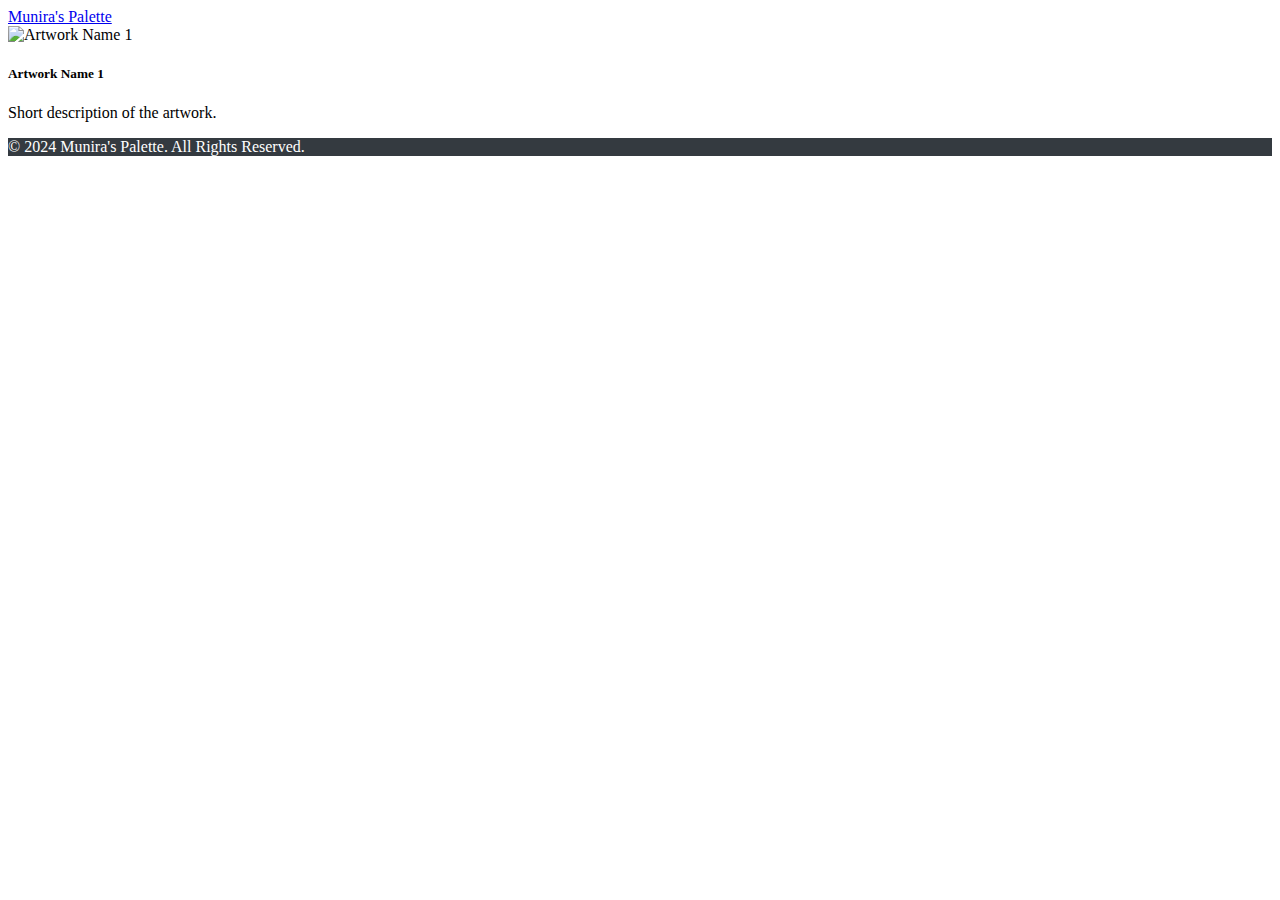
==== index.html @ 2acb3bd5 "Update index.html" ====
<!DOCTYPE html>
<html lang="en">
<head>
    <meta charset="UTF-8">
    <meta name="viewport" content="width=device-width, initial-scale=1.0">
    <title>Munira's Palette</title>
    <link href="css/bootstrap.min.css" rel="stylesheet">
    <link href="css/font-awesome.min.css" rel="stylesheet">
    <link href="css/styles.css" rel="stylesheet">
    <script src="js/bootstrap.bundle.min.js"></script>
</head>
<body>
    <header class="navbar navbar-expand-lg navbar-light bg-light">
        <div class="container">
            <a class="navbar-brand" href="#">Munira's Palette</a>
        </div>
    </header>
    <main class="container mt-5">
        <div class="row row-cols-1 row-cols-md-3 g-4 justify-content-center">
            <!-- Repeat for each artwork, ensure paths to images are correct -->
            <div class="col">
                <div class="card h-100">
                    <img src="path_to_image1.jpg" class="card-img-top" alt="Artwork Name 1">
                    <div class="card-body">
                        <h5 class="card-title">Artwork Name 1</h5>
                        <p class="card-text">Short description of the artwork.</p>
                    </div>
                </div>
            </div>
            <!-- Additional blocks for other artworks -->
        </div>
    </main>
    <footer class="text-center py-3" style="background-color: #343a40; color: white;">
        © 2024 Munira's Palette. All Rights Reserved.
    </footer>
</body>
</html>
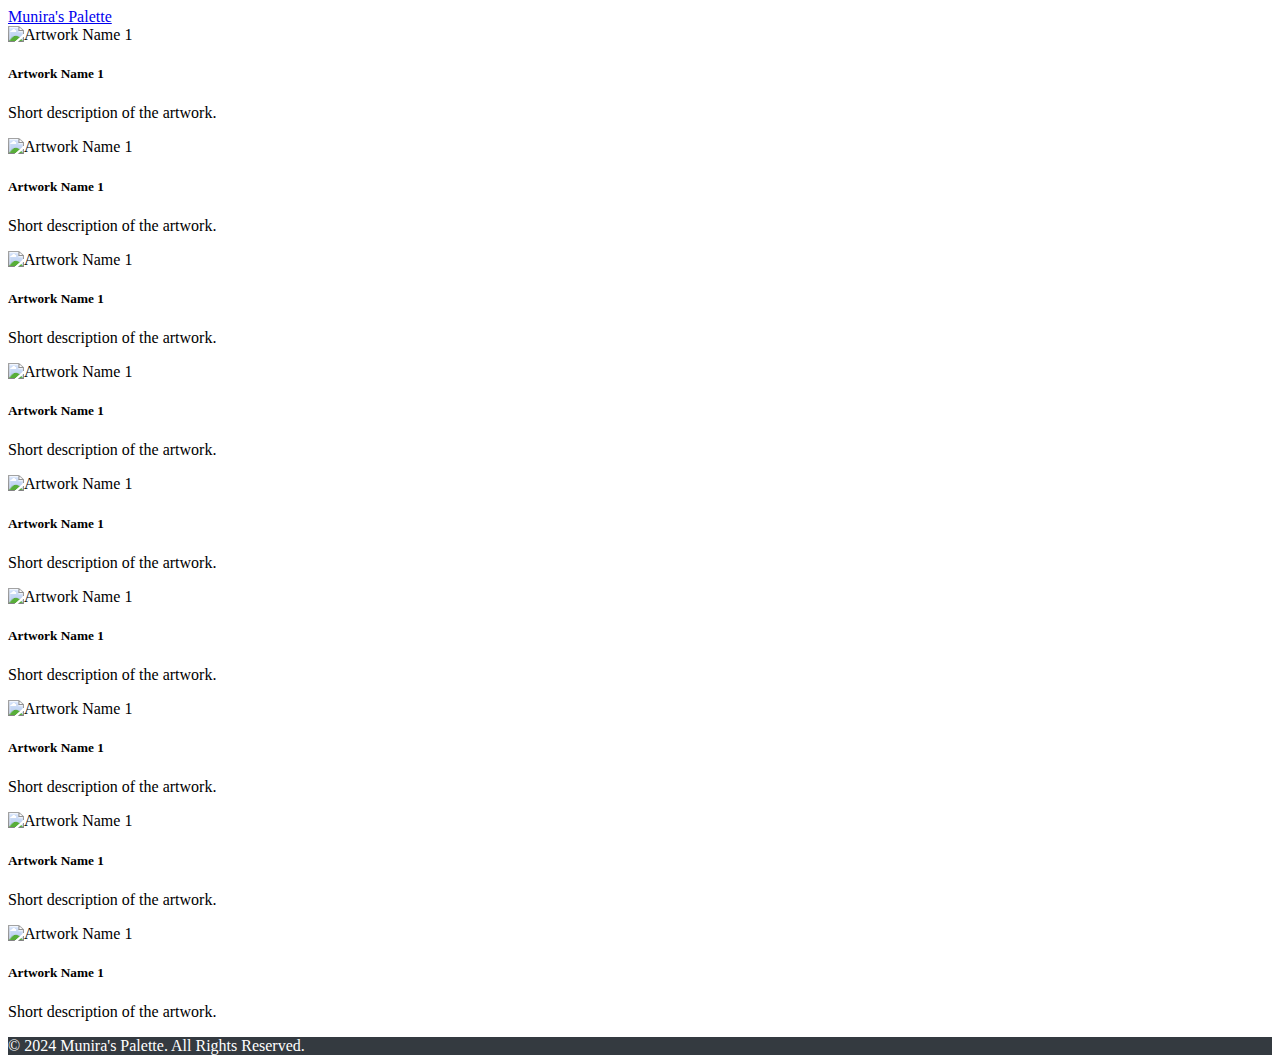
==== commit c71c136e: "Update index.html" ====
--- a/index.html
+++ b/index.html
@@ -15,9 +15,10 @@
             <a class="navbar-brand" href="#">Munira's Palette</a>
         </div>
     </header>
+
     <main class="container mt-5">
         <div class="row row-cols-1 row-cols-md-3 g-4 justify-content-center">
-            <!-- Repeat for each artwork, ensure paths to images are correct -->
+            <!-- Each block below is repeated for each artwork -->
             <div class="col">
                 <div class="card h-100">
                     <img src="path_to_image1.jpg" class="card-img-top" alt="Artwork Name 1">
@@ -27,9 +28,83 @@
                     </div>
                 </div>
             </div>
-            <!-- Additional blocks for other artworks -->
+			<div class="col">
+                <div class="card h-100">
+                    <img src="path_to_image1.jpg" class="card-img-top" alt="Artwork Name 1">
+                    <div class="card-body">
+                        <h5 class="card-title">Artwork Name 1</h5>
+                        <p class="card-text">Short description of the artwork.</p>
+                    </div>
+                </div>
+            </div>
+			<div class="col">
+                <div class="card h-100">
+                    <img src="path_to_image1.jpg" class="card-img-top" alt="Artwork Name 1">
+                    <div class="card-body">
+                        <h5 class="card-title">Artwork Name 1</h5>
+                        <p class="card-text">Short description of the artwork.</p>
+                    </div>
+                </div>
+            </div>
+			<div class="col">
+                <div class="card h-100">
+                    <img src="path_to_image1.jpg" class="card-img-top" alt="Artwork Name 1">
+                    <div class="card-body">
+                        <h5 class="card-title">Artwork Name 1</h5>
+                        <p class="card-text">Short description of the artwork.</p>
+                    </div>
+                </div>
+            </div>
+			<div class="col">
+                <div class="card h-100">
+                    <img src="path_to_image1.jpg" class="card-img-top" alt="Artwork Name 1">
+                    <div class="card-body">
+                        <h5 class="card-title">Artwork Name 1</h5>
+                        <p class="card-text">Short description of the artwork.</p>
+                    </div>
+                </div>
+            </div>
+			<div class="col">
+                <div class="card h-100">
+                    <img src="path_to_image1.jpg" class="card-img-top" alt="Artwork Name 1">
+                    <div class="card-body">
+                        <h5 class="card-title">Artwork Name 1</h5>
+                        <p class="card-text">Short description of the artwork.</p>
+                    </div>
+                </div>
+            </div>
+			<div class="col">
+                <div class="card h-100">
+                    <img src="path_to_image1.jpg" class="card-img-top" alt="Artwork Name 1">
+                    <div class="card-body">
+                        <h5 class="card-title">Artwork Name 1</h5>
+                        <p class="card-text">Short description of the artwork.</p>
+                    </div>
+                </div>
+            </div>
+			<div class="col">
+                <div class="card h-100">
+                    <img src="path_to_image1.jpg" class="card-img-top" alt="Artwork Name 1">
+                    <div class="card-body">
+                        <h5 class="card-title">Artwork Name 1</h5>
+                        <p class="card-text">Short description of the artwork.</p>
+                    </div>
+                </div>
+            </div>
+			<div class="col">
+                <div class="card h-100">
+                    <img src="path_to_image1.jpg" class="card-img-top" alt="Artwork Name 1">
+                    <div class="card-body">
+                        <h5 class="card-title">Artwork Name 1</h5>
+                        <p class="card-text">Short description of the artwork.</p>
+                    </div>
+                </div>
+            </div>
+			
+            <!-- Repeat the above block for each of the 12 artworks, just change the src and alt attributes -->
         </div>
     </main>
+
     <footer class="text-center py-3" style="background-color: #343a40; color: white;">
         © 2024 Munira's Palette. All Rights Reserved.
     </footer>
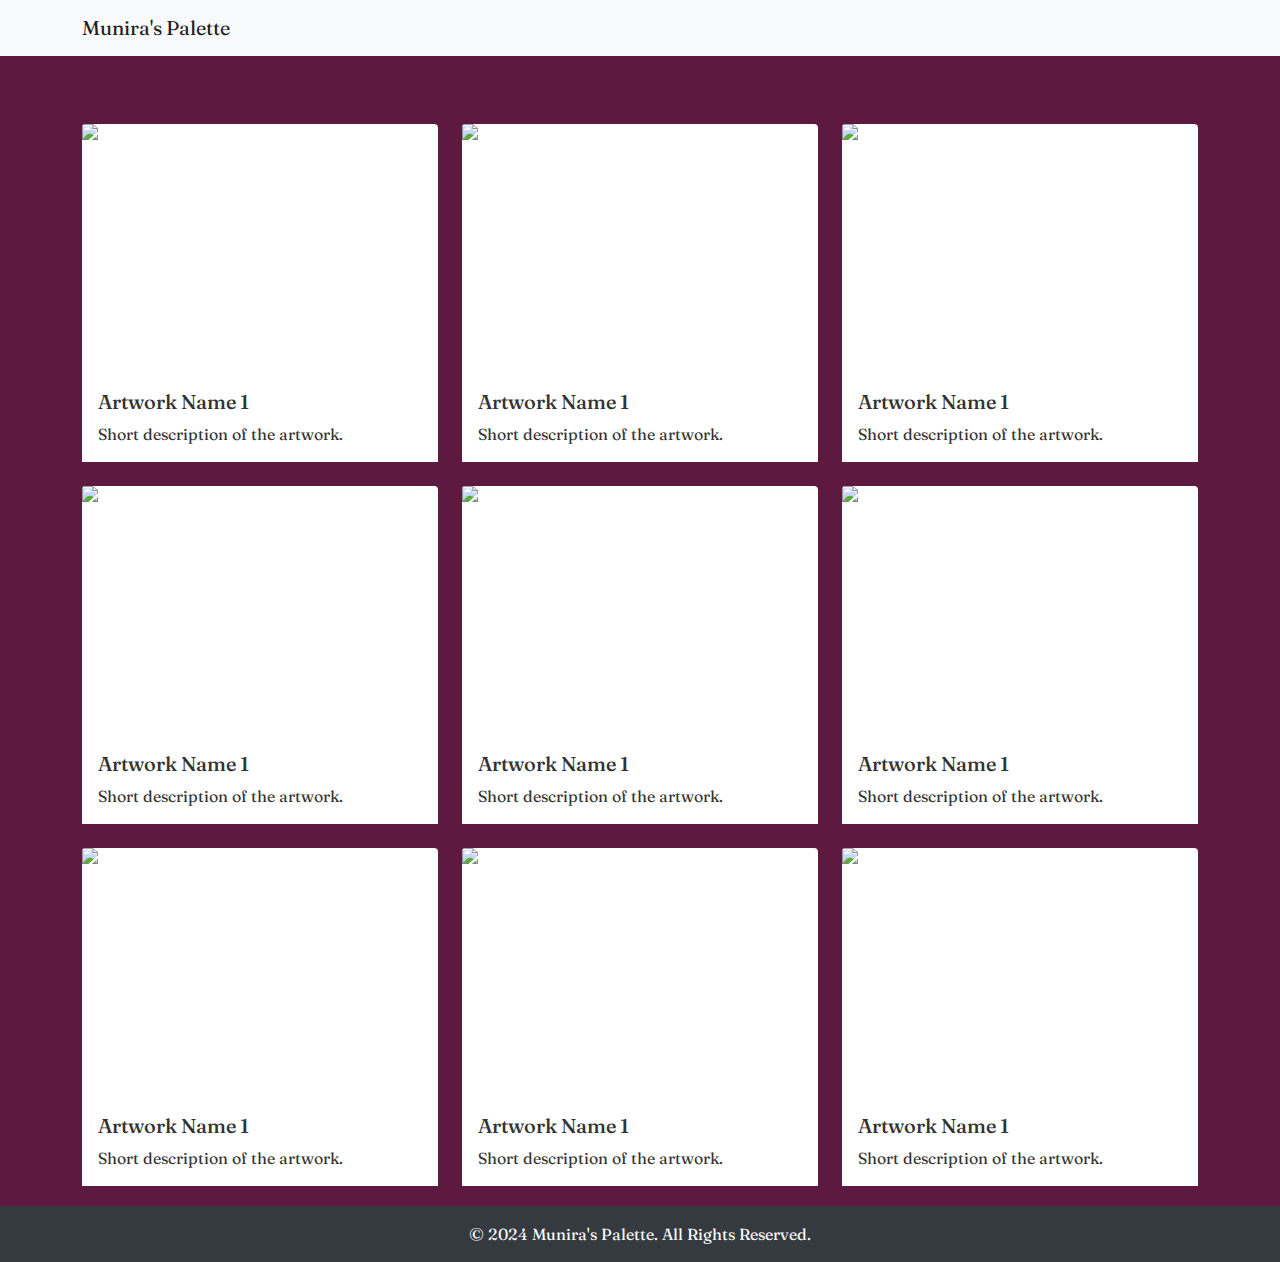
==== commit d648efba: "Update index.html" ====
--- a/index.html
+++ b/index.html
@@ -4,10 +4,10 @@
     <meta charset="UTF-8">
     <meta name="viewport" content="width=device-width, initial-scale=1.0">
     <title>Munira's Palette</title>
-    <link href="css/bootstrap.min.css" rel="stylesheet">
-    <link href="css/font-awesome.min.css" rel="stylesheet">
-    <link href="css/styles.css" rel="stylesheet">
-    <script src="js/bootstrap.bundle.min.js"></script>
+    <link href="painting_zip/css/bootstrap.min.css" rel="stylesheet">
+    <link href="painting_zip/css/font-awesome.min.css" rel="stylesheet">
+    <link href="painting_zip/css/styles.css" rel="stylesheet">
+    <script src="painting_zip/js/bootstrap.bundle.min.js"></script>
 </head>
 <body>
     <header class="navbar navbar-expand-lg navbar-light bg-light">
--- a/painting_zip/css/styles.css
+++ b/painting_zip/css/styles.css
@@ -0,0 +1,53 @@
+@import url('https://fonts.googleapis.com/css2?family=Fraunces:opsz@9..144&display=swap');
+
+body {
+    font-family: 'Fraunces', serif;
+    background-color: #5e1941; /* Deep maroon background */
+    color: #fff; /* White text for better readability */
+}
+
+.navbar {
+    background-color: #a85d6e; /* Softer shade of the background for contrast */
+}
+
+.navbar-brand, .nav-link {
+    color: #ffffff; /* White text for better visibility */
+}
+
+.nav-link:hover {
+    color: #ffd700; /* Gold color for hover effects */
+}
+
+.card {
+    border: none;
+    transition: transform .3s ease-in-out;
+}
+
+.card:hover {
+    transform: scale(1.05); /* Slight scale to highlight active cards */
+}
+
+.card-img-top {
+    height: 250px; /* Slightly taller images */
+    object-fit: cover;
+}
+
+.card-body {
+    background-color: #ffffff;
+    color: #333; /* Dark text for readability on light background */
+}
+
+footer {
+    background-color: #2c2f33; /* Dark footer matching the navbar */
+}
+
+/* Additional styles for alignment and responsiveness */
+main {
+    padding: 20px 0; /* Spacing around the main content */
+}
+
+@media (max-width: 768px) {
+    .navbar {
+        background-color: #6f42c1; /* Purple for mobile navbar, can change if needed */
+    }
+}
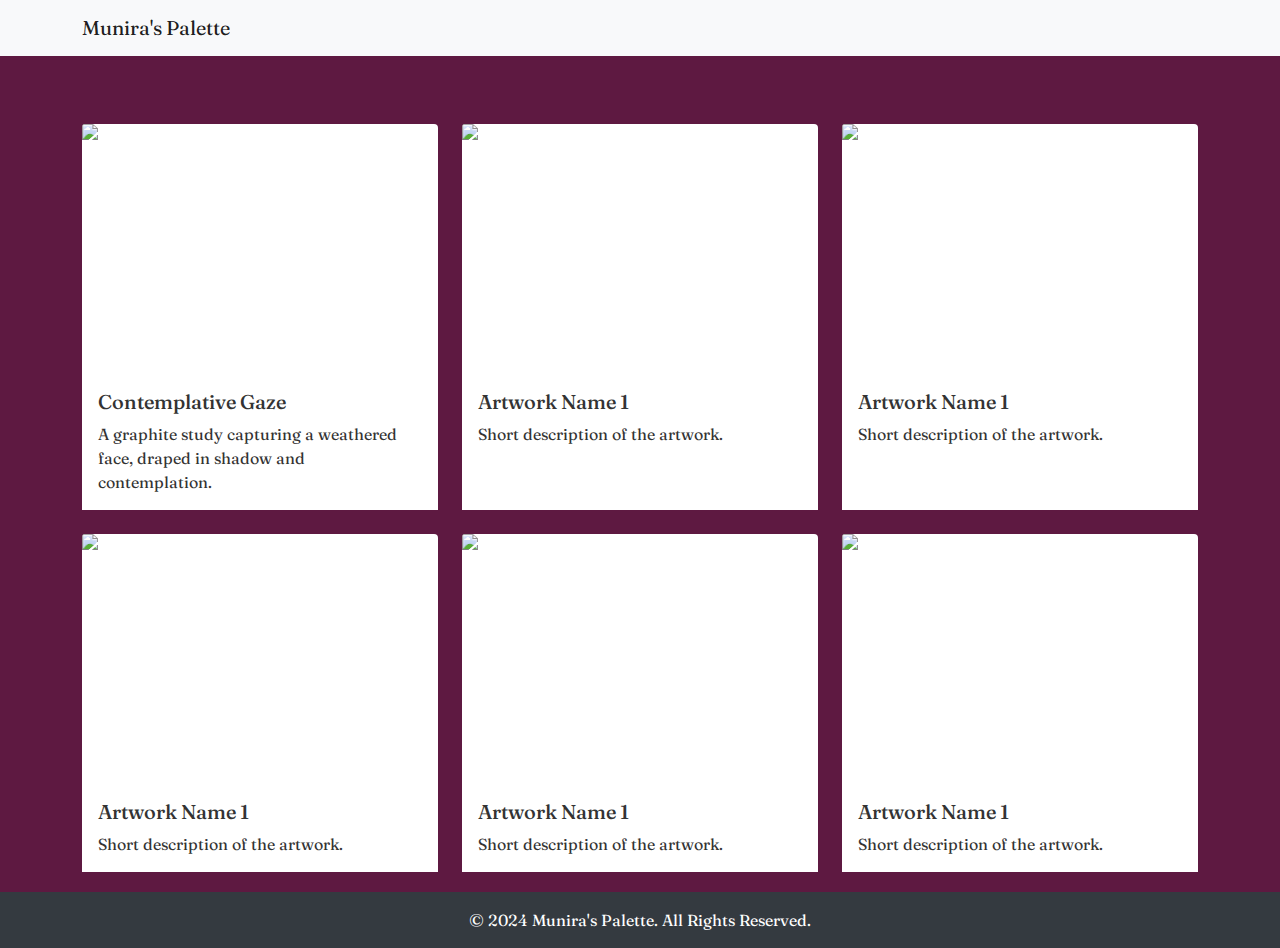
==== commit 4ce3f8fb: "Update index.html" ====
--- a/index.html
+++ b/index.html
@@ -21,37 +21,10 @@
             <!-- Each block below is repeated for each artwork -->
             <div class="col">
                 <div class="card h-100">
-                    <img src="path_to_image1.jpg" class="card-img-top" alt="Artwork Name 1">
+                    <img src="path_to_image1.jpg" class="card-img-top" alt="Contemplative Gaze">
                     <div class="card-body">
-                        <h5 class="card-title">Artwork Name 1</h5>
-                        <p class="card-text">Short description of the artwork.</p>
-                    </div>
-                </div>
-            </div>
-			<div class="col">
-                <div class="card h-100">
-                    <img src="path_to_image1.jpg" class="card-img-top" alt="Artwork Name 1">
-                    <div class="card-body">
-                        <h5 class="card-title">Artwork Name 1</h5>
-                        <p class="card-text">Short description of the artwork.</p>
-                    </div>
-                </div>
-            </div>
-			<div class="col">
-                <div class="card h-100">
-                    <img src="path_to_image1.jpg" class="card-img-top" alt="Artwork Name 1">
-                    <div class="card-body">
-                        <h5 class="card-title">Artwork Name 1</h5>
-                        <p class="card-text">Short description of the artwork.</p>
-                    </div>
-                </div>
-            </div>
-			<div class="col">
-                <div class="card h-100">
-                    <img src="path_to_image1.jpg" class="card-img-top" alt="Artwork Name 1">
-                    <div class="card-body">
-                        <h5 class="card-title">Artwork Name 1</h5>
-                        <p class="card-text">Short description of the artwork.</p>
+                        <h5 class="card-title">Contemplative Gaze</h5>
+                        <p class="card-text">A graphite study capturing a weathered face, draped in shadow and contemplation.</p>
                     </div>
                 </div>
             </div>
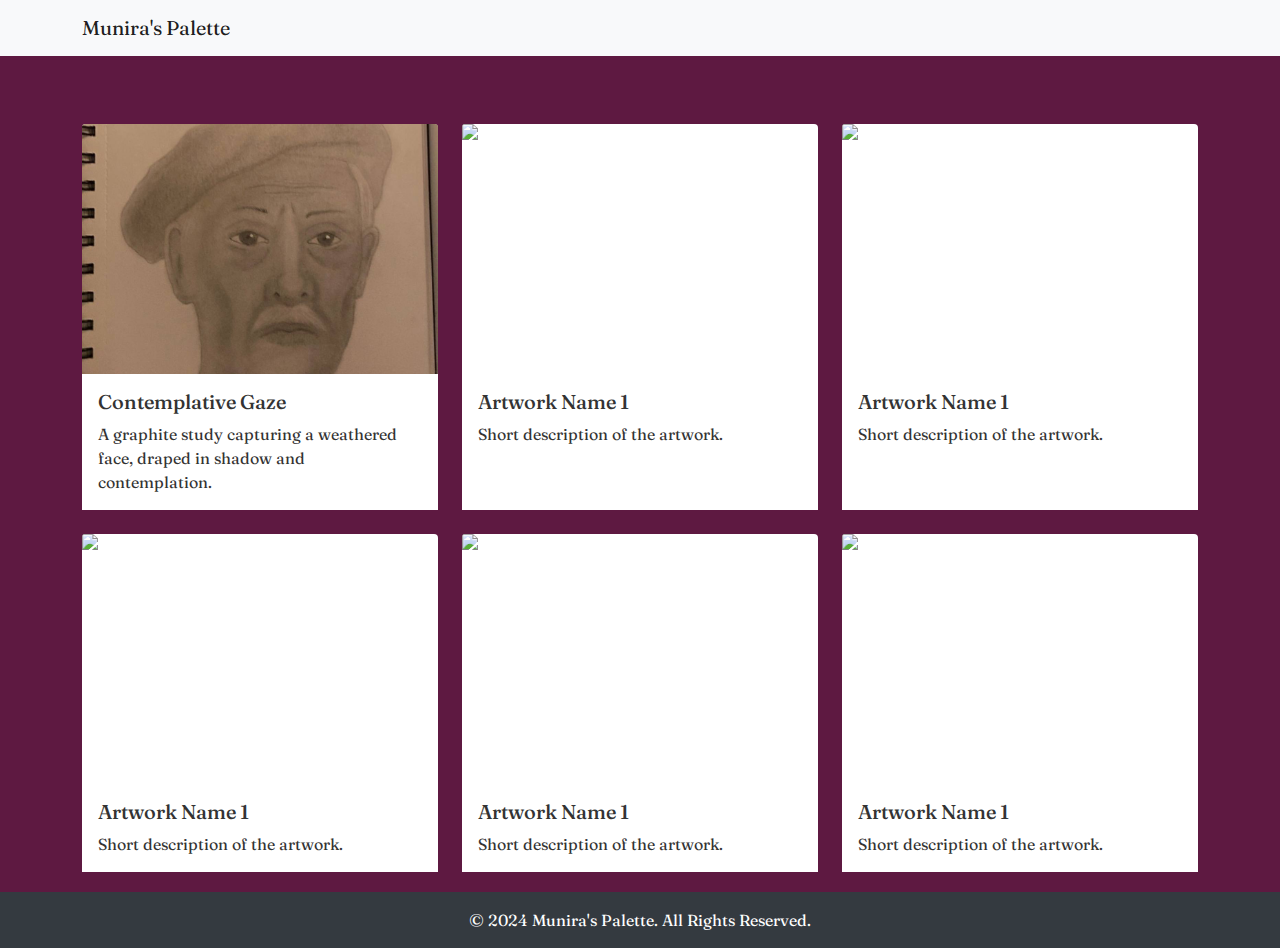
==== commit 4fdb2b1a: "Update index.html" ====
--- a/index.html
+++ b/index.html
@@ -21,7 +21,7 @@
             <!-- Each block below is repeated for each artwork -->
             <div class="col">
                 <div class="card h-100">
-                    <img src="path_to_image1.jpg" class="card-img-top" alt="Contemplative Gaze">
+                    <img src="painting_zip/photo_2024-04-27_03-35-22.jpg" class="card-img-top" alt="Contemplative Gaze">
                     <div class="card-body">
                         <h5 class="card-title">Contemplative Gaze</h5>
                         <p class="card-text">A graphite study capturing a weathered face, draped in shadow and contemplation.</p>
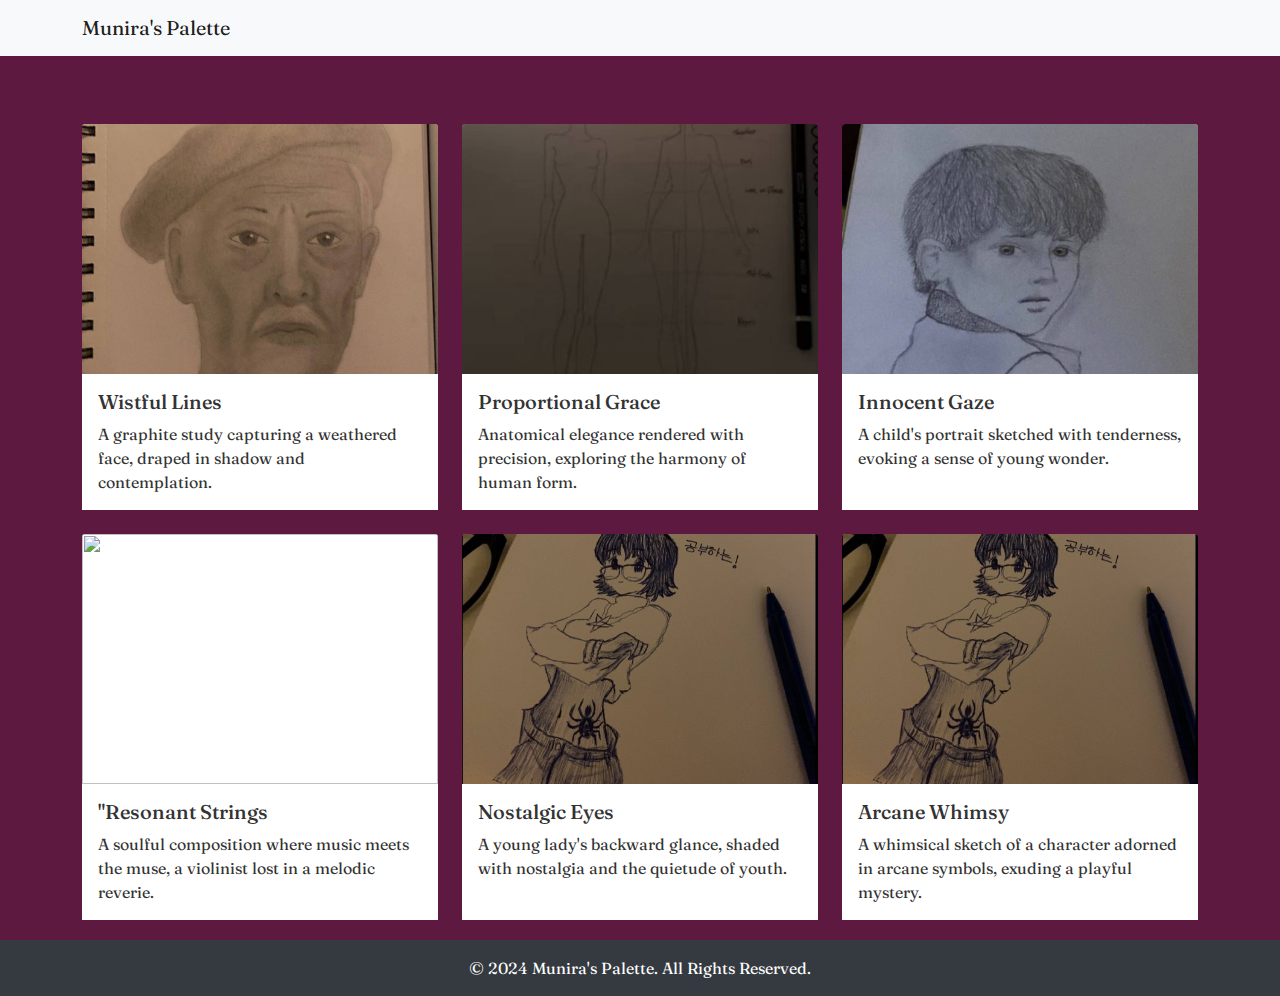
==== commit 64038356: "Update index.html" ====
--- a/index.html
+++ b/index.html
@@ -21,55 +21,55 @@
             <!-- Each block below is repeated for each artwork -->
             <div class="col">
                 <div class="card h-100">
-                    <img src="painting_zip/photo_2024-04-27_03-35-22.jpg" class="card-img-top" alt="Contemplative Gaze">
+                    <img src="painting_zip/photo_2024-04-27_03-35-22.jpg" class="card-img-top" alt="Wistful Lines">
                     <div class="card-body">
-                        <h5 class="card-title">Contemplative Gaze</h5>
+                        <h5 class="card-title">Wistful Lines</h5>
                         <p class="card-text">A graphite study capturing a weathered face, draped in shadow and contemplation.</p>
                     </div>
                 </div>
             </div>
 			<div class="col">
                 <div class="card h-100">
-                    <img src="path_to_image1.jpg" class="card-img-top" alt="Artwork Name 1">
+                    <img src="painting_zip/photo_2024-04-27_03-35-21 (2).jpg" class="card-img-top" alt="Proportional Grace">
                     <div class="card-body">
-                        <h5 class="card-title">Artwork Name 1</h5>
-                        <p class="card-text">Short description of the artwork.</p>
+                        <h5 class="card-title">Proportional Grace</h5>
+                        <p class="card-text">Anatomical elegance rendered with precision, exploring the harmony of human form.</p>
                     </div>
                 </div>
             </div>
 			<div class="col">
                 <div class="card h-100">
-                    <img src="path_to_image1.jpg" class="card-img-top" alt="Artwork Name 1">
+                    <img src="painting_zip/photo_2024-04-27_03-35-18.jpg" class="card-img-top" alt="Innocent Gaze">
                     <div class="card-body">
-                        <h5 class="card-title">Artwork Name 1</h5>
-                        <p class="card-text">Short description of the artwork.</p>
+                        <h5 class="card-title">Innocent Gaze</h5>
+                        <p class="card-text">A child's portrait sketched with tenderness, evoking a sense of young wonder.</p>
                     </div>
                 </div>
             </div>
 			<div class="col">
                 <div class="card h-100">
-                    <img src="path_to_image1.jpg" class="card-img-top" alt="Artwork Name 1">
+                    <img src="path_to_image1.jpg" class="card-img-top" alt=""Resonant Strings">
                     <div class="card-body">
-                        <h5 class="card-title">Artwork Name 1</h5>
-                        <p class="card-text">Short description of the artwork.</p>
+                        <h5 class="card-title">"Resonant Strings</h5>
+                        <p class="card-text">A soulful composition where music meets the muse, a violinist lost in a melodic reverie.</p>
                     </div>
                 </div>
             </div>
 			<div class="col">
                 <div class="card h-100">
-                    <img src="path_to_image1.jpg" class="card-img-top" alt="Artwork Name 1">
+                    <img src="painting_zip/photo_2024-04-27_03-35-10.jpg" class="card-img-top" alt="Nostalgic Eyes">
                     <div class="card-body">
-                        <h5 class="card-title">Artwork Name 1</h5>
-                        <p class="card-text">Short description of the artwork.</p>
+                        <h5 class="card-title">Nostalgic Eyes</h5>
+                        <p class="card-text">A young lady's backward glance, shaded with nostalgia and the quietude of youth.</p>
                     </div>
                 </div>
             </div>
 			<div class="col">
                 <div class="card h-100">
-                    <img src="path_to_image1.jpg" class="card-img-top" alt="Artwork Name 1">
+                    <img src="painting_zip/photo_2024-04-27_03-35-10.jpg" class="card-img-top" alt="Arcane Whimsy">
                     <div class="card-body">
-                        <h5 class="card-title">Artwork Name 1</h5>
-                        <p class="card-text">Short description of the artwork.</p>
+                        <h5 class="card-title">Arcane Whimsy</h5>
+                        <p class="card-text">A whimsical sketch of a character adorned in arcane symbols, exuding a playful mystery.</p>
                     </div>
                 </div>
             </div>
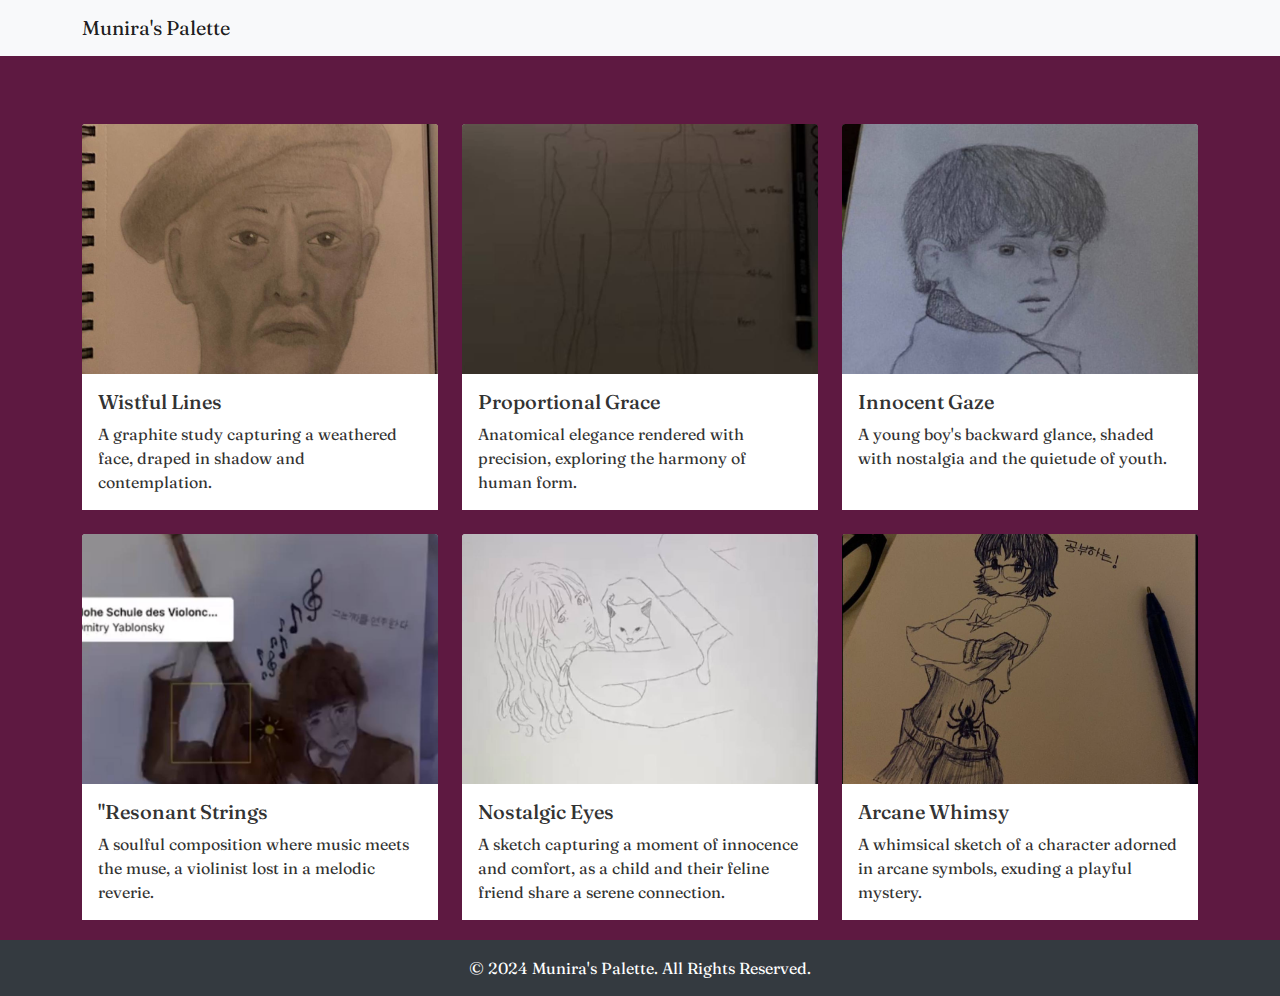
==== commit bed17ec6: "Update index.html" ====
--- a/index.html
+++ b/index.html
@@ -39,16 +39,16 @@
             </div>
 			<div class="col">
                 <div class="card h-100">
-                    <img src="painting_zip/photo_2024-04-27_03-35-18.jpg" class="card-img-top" alt="Innocent Gaze">
+                    <img src="painting_zip/photo_2024-04-27_03-35-18.jpg" class="card-img-top" alt="Nostalgic Eyes">
                     <div class="card-body">
                         <h5 class="card-title">Innocent Gaze</h5>
-                        <p class="card-text">A child's portrait sketched with tenderness, evoking a sense of young wonder.</p>
+                        <p class="card-text">A young boy's backward glance, shaded with nostalgia and the quietude of youth.</p>
                     </div>
                 </div>
             </div>
 			<div class="col">
                 <div class="card h-100">
-                    <img src="path_to_image1.jpg" class="card-img-top" alt=""Resonant Strings">
+                    <img src="painting_zip/photo_2024-04-27_03-35-20.jpg" class="card-img-top" alt=""Resonant Strings">
                     <div class="card-body">
                         <h5 class="card-title">"Resonant Strings</h5>
                         <p class="card-text">A soulful composition where music meets the muse, a violinist lost in a melodic reverie.</p>
@@ -57,10 +57,10 @@
             </div>
 			<div class="col">
                 <div class="card h-100">
-                    <img src="painting_zip/photo_2024-04-27_03-35-10.jpg" class="card-img-top" alt="Nostalgic Eyes">
+                    <img src="painting_zip/photo_2024-04-27_03-56-47.jpg" class="card-img-top" alt="Companion's Embrace.">
                     <div class="card-body">
                         <h5 class="card-title">Nostalgic Eyes</h5>
-                        <p class="card-text">A young lady's backward glance, shaded with nostalgia and the quietude of youth.</p>
+                        <p class="card-text">A sketch capturing a moment of innocence and comfort, as a child and their feline friend share a serene connection.</p>
                     </div>
                 </div>
             </div>
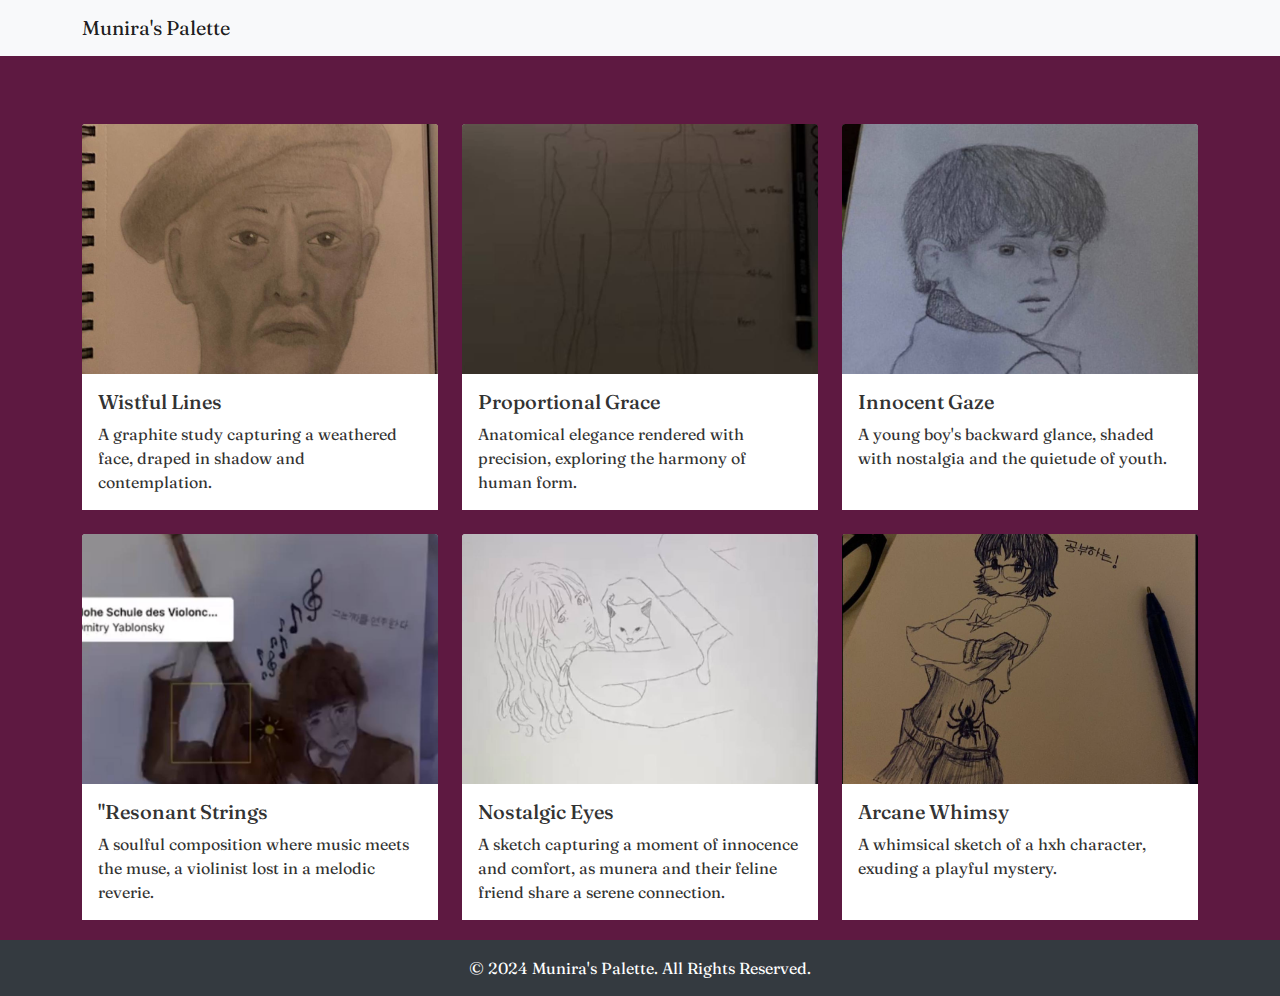
==== commit 9c6381ec: "Update index.html" ====
--- a/index.html
+++ b/index.html
@@ -60,7 +60,7 @@
                     <img src="painting_zip/photo_2024-04-27_03-56-47.jpg" class="card-img-top" alt="Companion's Embrace.">
                     <div class="card-body">
                         <h5 class="card-title">Nostalgic Eyes</h5>
-                        <p class="card-text">A sketch capturing a moment of innocence and comfort, as a child and their feline friend share a serene connection.</p>
+                        <p class="card-text">A sketch capturing a moment of innocence and comfort, as munera and their feline friend share a serene connection.</p>
                     </div>
                 </div>
             </div>
@@ -69,7 +69,7 @@
                     <img src="painting_zip/photo_2024-04-27_03-35-10.jpg" class="card-img-top" alt="Arcane Whimsy">
                     <div class="card-body">
                         <h5 class="card-title">Arcane Whimsy</h5>
-                        <p class="card-text">A whimsical sketch of a character adorned in arcane symbols, exuding a playful mystery.</p>
+                        <p class="card-text">A whimsical sketch of a hxh character, exuding a playful mystery.</p>
                     </div>
                 </div>
             </div>
